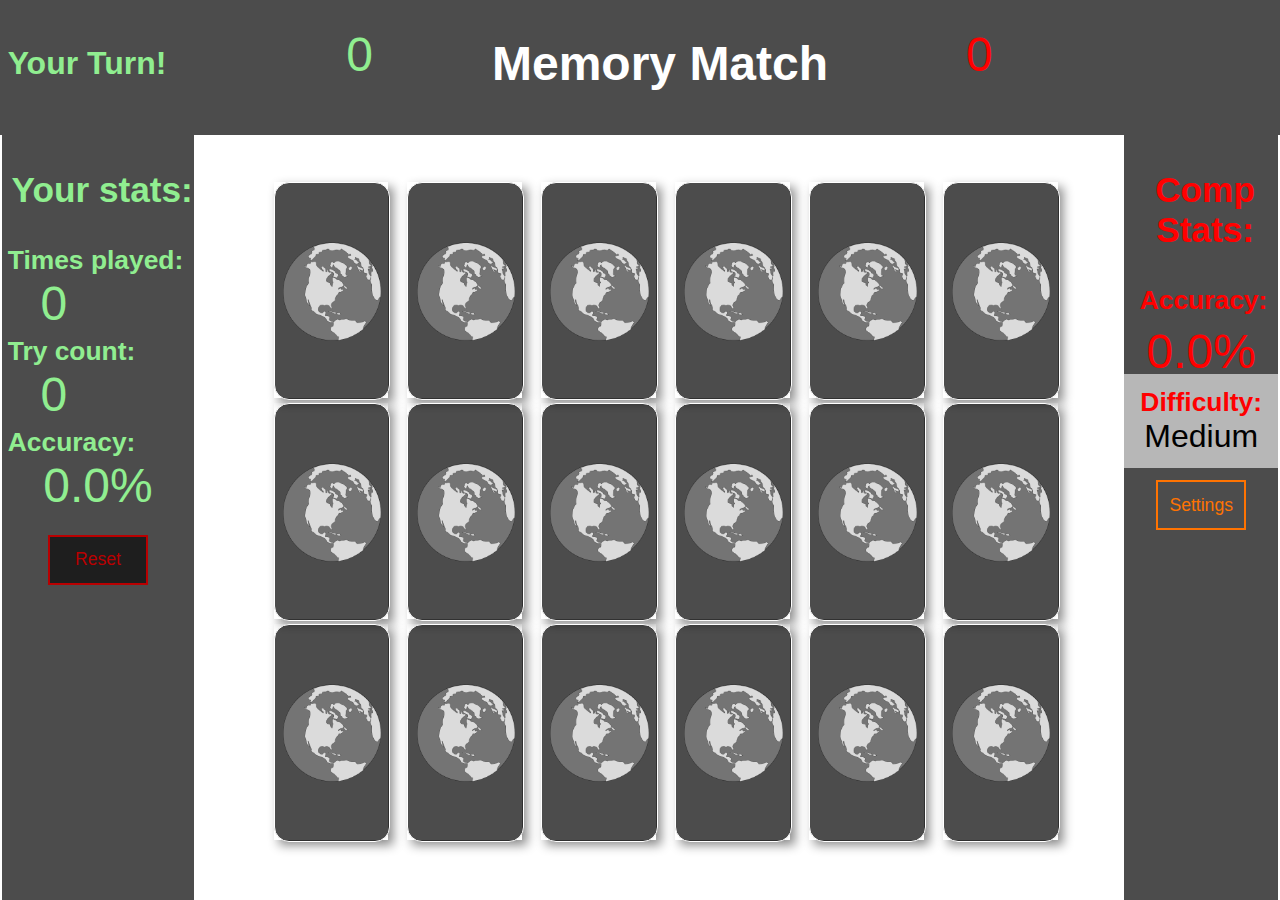
==== index.html @ ab42edf8 "changed some icons around" ====
<!DOCTYPE html>
<html lang="en">
<head>
    <meta charset="UTF-8">
    <title>Memory Match</title>
    <link rel="stylesheet" href="style.css">
    <script src="main.js"></script>
    <base target="_blank">
</head>
<body onload='initializeApp()'>
    <header>
        <h2 class="turn">Your Turn!</h2>
        <h1>Memory Match</h1>
        <div class="userPoints">0</div>
        <div class="compPoints">0</div>
    </header>
    <section class="leftBar">
        <div class="wrapper">
            <h3>Your stats:</h3>
            <h4>Times played:</h4>
            <div class="timesPlayed">0</div>
            <h4>Try count:</h4>
            <div class="tryCount">0</div>
            <h4>Accuracy:</h4>
            <div class="accuracy">0.0%</div>
            <button class="reset leftColumn">Reset</button>

        </div>
    </section>
    <section class="rightBar">
        <div class="wrapper">
            <h3>Comp Stats:</h3>
            <h4>Accuracy:</h4>
            <div class="compAccuracy">0.0%</div>
            <h4 class="diffDiv">Difficulty:</h4>
            <div class="difficulty">Medium</div>
            <h4 class="settings"><button>Settings</button></h4>
            <!--<h3 class="info" onclick="window.open('about_page/index.html')"><button>Info</button></h3>-->

        </div>
    </section>

        <div class="row row1">
            <div class="card">
                <div class="front"></div>
                <div class="back"><img src="./images/worldSymbol.png"></div>
            </div>
            <div class="card">
                <div class="front"></div>
                <div class="back"><img src="./images/worldSymbol.png"></div>
            </div>
            <div class="card">
                <div class="front"></div>
                <div class="back"><img src="./images/worldSymbol.png"></div>
            </div>
            <div class="card">
                <div class="front"></div>
                <div class="back"><img src="./images/worldSymbol.png"></div>
            </div>
            <div class="card">
                <div class="front"></div>
                <div class="back"><img src="./images/worldSymbol.png"></div>
            </div>
            <div class="card">
                <div class="front"></div>
                <div class="back"><img src="./images/worldSymbol.png"></div>
            </div>
        </div>
        <div class="row row2">
            <div class="card">
                <div class="front"></div>
                <div class="back"><img src="./images/worldSymbol.png"></div>
            </div>
            <div class="card">
                <div class="front"></div>
                <div class="back"><img src="./images/worldSymbol.png"></div>
            </div>
            <div class="card">
                <div class="front"></div>
                <div class="back"><img src="./images/worldSymbol.png"></div>
            </div>
            <div class="card">
                <div class="front"></div>
                <div class="back"><img src="./images/worldSymbol.png"></div>
            </div>
            <div class="card">
                <div class="front"></div>
                <div class="back"><img src="./images/worldSymbol.png"></div>
            </div>
            <div class="card">
                <div class="front"></div>
                <div class="back"><img src="./images/worldSymbol.png"></div>
            </div>
        </div>
        <div class="row row3">
            <div class="card">
                <div class="front"></div>
                <div class="back"><img src="./images/worldSymbol.png"></div>
            </div>
            <div class="card">
                <div class="front"></div>
                <div class="back"><img src="./images/worldSymbol.png"></div>
            </div>
            <div class="card">
                <div class="front"></div>
                <div class="back"><img src="./images/worldSymbol.png"></div>
            </div>
            <div class="card">
                <div class="front"></div>
                <div class="back"><img src="./images/worldSymbol.png"></div>
            </div>
            <div class="card">
                <div class="front"></div>
                <div class="back"><img src="./images/worldSymbol.png"></div>
            </div>
            <div class="card">
                <div class="front"></div>
                <div class="back"><img src="./images/worldSymbol.png"></div>
            </div>
        </div>

</body>
<!--//////////////////////////////////////modal//////////////////////////////////////-->


<div class="modal">


    <div class="modal-content">
        <span class="close">&times;</span>
        <div class="modal-body"></div>
        <div class="modal-footer"></div>
    </div>

</div>
</html>
---- style.css ----
body, html {
    font-family: arial;
    margin: 0;
    height: 100%;
    background-image: url('http://cdn.ebaumsworld.com/mediaFiles/picture/2093252/83711051.jpg');
    background-position: center;
}
header {
    width: 100%;
    height: 15vh;
    background: black;
    text-align: center;
    background-color: rgba(0,0,0, .7);
}
header h1 {
    margin: 0;
    position: relative;
    top: 4vh;
    color: white;
    font-size: 3em;
    display: inline-block;
    left: 4%;

}
header h2 {
    position: absolute;
    display: inline-block;
    top: 2vh;
    right: 87%;
    color: lightGreen;
    font-size: 2rem;
}
header .userPoints {
    display: inline-block;
    color: lightGreen;
    right: 34%;
    top: 3vh;
    position: relative;
    font-size: 3em;
}
header .compPoints {
    display: inline-block;
    color: red;
    top: 3vh;
    position: relative;
    left: 12%;
    font-size: 3em;

}
/*Main content area/////////////////////////////////////////////////////////////*/
.row {
    text-align: center;
    position: relative;
    width: 64%;
    left: 20%;
    bottom: 80%;
}
.row .card {
    display: inline-block;
    height: 24vh;
    width: 14%;
    margin: .3% .9%;
    box-shadow: 5px 5px 10px #888888;
    position: relative;
    vertical-align: top;
    -webkit-transform-style: preserve-3d;
    cursor: pointer;
}
.card .back {
    background-color: rgba(0,0,0,.7);
    z-index: 2;
}
.card .front {
    background-color: rgba(255,255,255,.7);
    transform: rotateY(180deg);

}
.front, .back {
    color: white;
    position: absolute;
    backface-visibility: hidden;
    border: solid 1px white;
    border-radius: 15px;
    width: 100%;
    height: 100%;
}
.card .foundCard {
background-color: rgba(34,139,34, .7);
transition: 1s;
}
.card .compFoundCard {
    background-color: rgba(255,0,0, .7);
    transition: 1s;
}
/*Card flip handlers/////////////////////////////////////////////////////////////*/

.backFlip {
    transform: rotateY(180deg);
    transition: 1s;
}

.flash {
    color: green;
}

/*Inside leftBar/////////////////////////////////////////////////////////////////*/
.rightBar .wrapper .settings {
    position: relative;
    color: white;
    font-size: 1.3rem;
    text-decoration: underline;
    cursor: pointer;
    margin: 30px 0;
}

.leftBar .wrapper h4, .rightBar .wrapper h4 {
    font-size: 165%;
    text-align: left;
    margin: 5% 0 0 3%;

}
.leftBar .wrapper h3, .rightBar .wrapper h3 {
    font-size: 220%;
    text-align: left;
    margin-left: 5%;
}
.leftBar .wrapper, .rightBar .wrapper {
    position: relative;
    display: inline-block;
    margin: 0;
    height: 81.5vh;
    width: 100%;
    color: lightgreen;
}
.leftBar {
    display: inline-block;
    width: 15%;
    height: 85vh;
    background-color: rgba(0,0,0, .7);
    border: 2px solid white;
    border-top: none;
    border-bottom: none;
}
.tryCount, .timesPlayed, .accuracy, .compAccuracy, .difficulty {
    height: 50px;
    font-size: 3rem;
    margin-left: 20%;
}
img {
    height: 45%;
    position: relative;
    top: 50%;
    transform: translate(0,-50%);
    pointer-events: none;
    opacity: .8;
}
.leftBar .wrapper .accuracy {
    margin: 0;
    text-align: center;
}
/*////////////////////////////////////////////////////////////////////////////////////*/
.rightBar .wrapper h3, .rightBar .wrapper h4 {
    text-align: center;
}
.rightBar {
    display: inline-block;
    width: 12%;
    height: 85vh;
    background-color: rgba(0,0,0, .7);
    border: 2px solid white;
    border-top: none;
    border-bottom: none;
    float: right;
    text-align: center;

}
.rightBar .wrapper {
    color: red;
}
.rightBar .wrapper .compAccuracy {
    margin: 5% 0 0 0;
}
.reset {
    position: relative;
    top: 3vh;
    width: auto;
    height: 50px;
    border: none;
    cursor: pointer;
    left: 50%;
    font-size: 1.1rem;
    transform: translateX(-50%);
    border: 2px solid rgb(185, 0, 1);
    background-color: rgba(0,0,0, .6);
    color: rgb(185, 0, 1);
    transition: .3s;
}
.reset.leftColumn {
    width: 100px;
}
.reset:hover {
    color: white;
    background-color: rgb(185, 0, 1);
}
.rightBar .wrapper .settings {
    position: relative;
    color: white;
    font-size: 1.3rem;
    text-decoration: underline;
    cursor: pointer;
    margin: 12px 0;
}
.rightBar .wrapper .info {
    position: relative;
    color: white;
    top: 0;
    cursor: pointer;
    margin: 0;
}
.rightBar .wrapper .difficulty {
    font-size: 2em;
    margin: 0;
    color: black;
}
.rightBar .wrapper .diffDiv {
    margin-top: 10%;
}
.info > button {
    height: 50px;
    width: 90px;
    font-size: 1.2rem;
    cursor: pointer;
    border: 2px solid rgb(1, 95, 254);
    background-color: transparent;
    color: rgb(1, 95, 254);
    transition: .3s;
}
.info > button:hover {
    background-color: rgb(1, 95, 254);
    color: white;
    transition: .3s;
}
.settings > button {
    width: 90px;
    height: 50px;
    font-size: 1.1rem;
    cursor: pointer;
    border: 2px solid rgb(255, 115, 1);
    background-color: transparent;
    color: rgb(255, 115, 1);
    transition: .3s;
}
.settings > button:hover {
    color: white;
    background-color: rgb(255, 115, 1);
}
h4.diffDiv, div.difficulty {
    background-color: rgba(255,255,255, .6);
    margin: 0 !important;
}
h4.diffDiv {
    padding-top: 13px;
}
/*//////////////////////////////////////MODAL////////////////////////////////////////////////////////////*/
.modal {
    display: none;
    position: fixed;
    z-index: 1;
    left: 0;
    top: 0;
    width: 100%;
    height: 100%;
    overflow: auto;
    background-color: rgb(0,0,0); /* Fallback color */
    background-color: rgba(0,0,0,0.8); /* Black w/ opacity */
}

/* Modal Content/Box */
.modal-content {
    background-color: rgba(0,0,0, .7);
    margin: 15% auto;
    padding: 20px;
    border: 1px solid #888;
    width: 28%;
    color: white;
}
.modal-body h1 {
    text-align: center;
}
.close {
    color: #aaa;
    float: right;
    font-size: 28px;
    font-weight: bold;
}

.close:hover,
.close:focus {
    color: black;
    text-decoration: none;
    cursor: pointer;
}
.modal-footer .reset {
    left: 50%;
    transform: translate(-50%);
    top: initial;
}
/*/////////////////////////////////////Settings////////////////////////////////*/
.buttonWrapper {
    margin: auto;
    text-align: center;
}
.difficultyBtn {
    display: inline-block;
    width: 100px;
    height: 50px;
    margin: 0 10px;
    border: none;
    color: black;
    font-size: 1.1rem;
    cursor: pointer;
}
.easy {
    border: 2px solid #6da06f;
    background-color: transparent;
    color: #6da06f;
    transition: .3s;
}
.easy:hover {
    background-color: #6da06f;
    color: white;
}
.medium {
    border: 2px solid #ffbb43;
    background-color: transparent;
    color: #ffbb43;
    transition: .3s;
}
.medium:hover {
    background-color: #ffbb43;
    color: white;
}
.hard {
    background-color: #c13525;
    border: 2px solid #c13525;
    background-color: transparent;
    color: #c13525;
    transition: .3s;
}
.hard:hover {
    background-color: #c13525;
    color: white;
}
span.close:hover {
    border-radius: 50%;
    color: white;
}
button:focus {
    outline-color: initial;
}
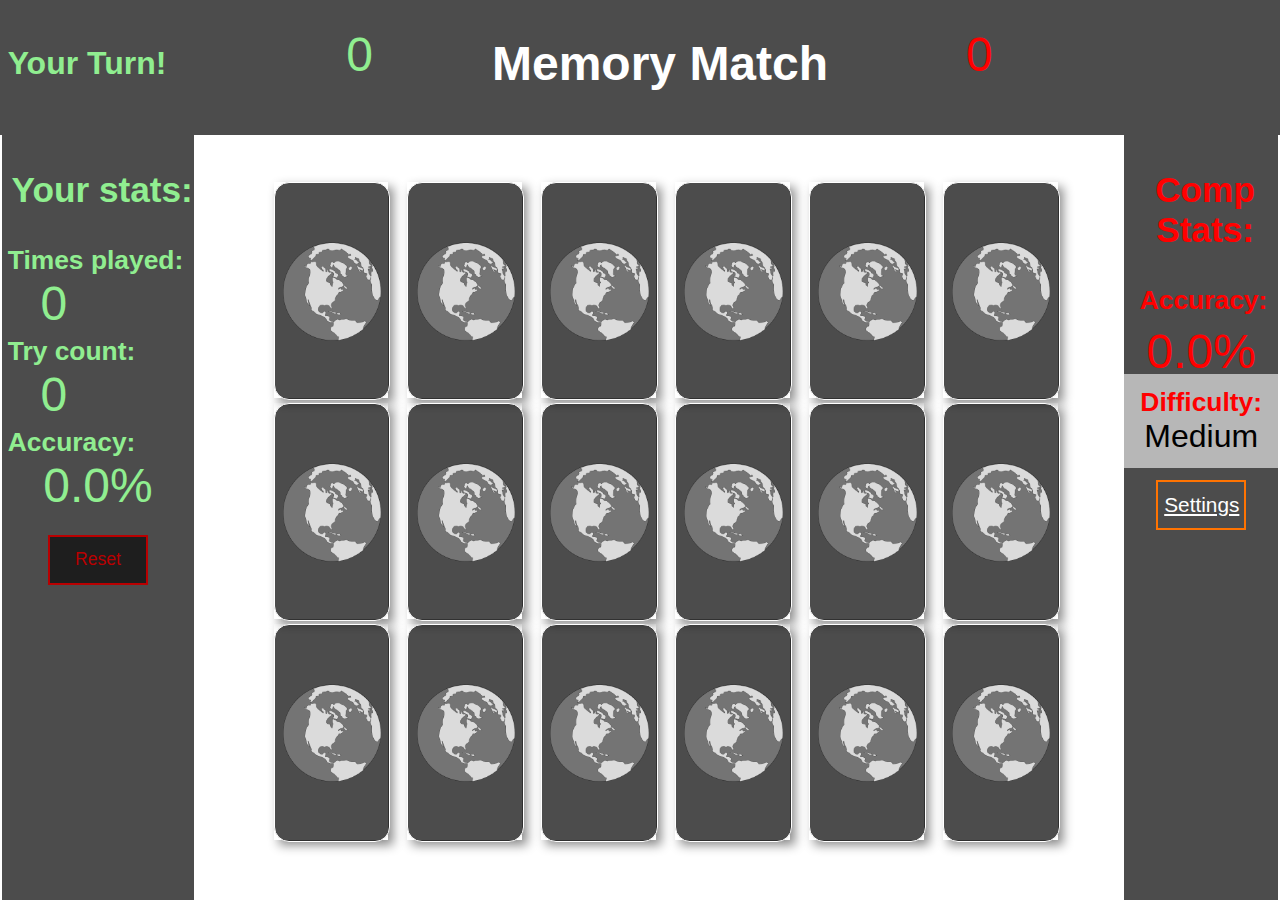
==== commit 9cb6d850: "trying to fix bug in settings button" ====
--- a/index.html
+++ b/index.html
@@ -34,7 +34,8 @@
             <div class="compAccuracy">0.0%</div>
             <h4 class="diffDiv">Difficulty:</h4>
             <div class="difficulty">Medium</div>
-            <h4 class="settings"><button>Settings</button></h4>
+            <button class="settings" id="settingsBtn">Settings</button>
+
             <!--<h3 class="info" onclick="window.open('about_page/index.html')"><button>Info</button></h3>-->
 
         </div>
--- a/style.css
+++ b/style.css
@@ -241,7 +241,7 @@
     color: white;
     transition: .3s;
 }
-.settings > button {
+.settings {
     width: 90px;
     height: 50px;
     font-size: 1.1rem;
@@ -250,8 +250,9 @@
     background-color: transparent;
     color: rgb(255, 115, 1);
     transition: .3s;
-}
-.settings > button:hover {
+    text-decoration: none;
+}
+.settings:hover {
     color: white;
     background-color: rgb(255, 115, 1);
 }
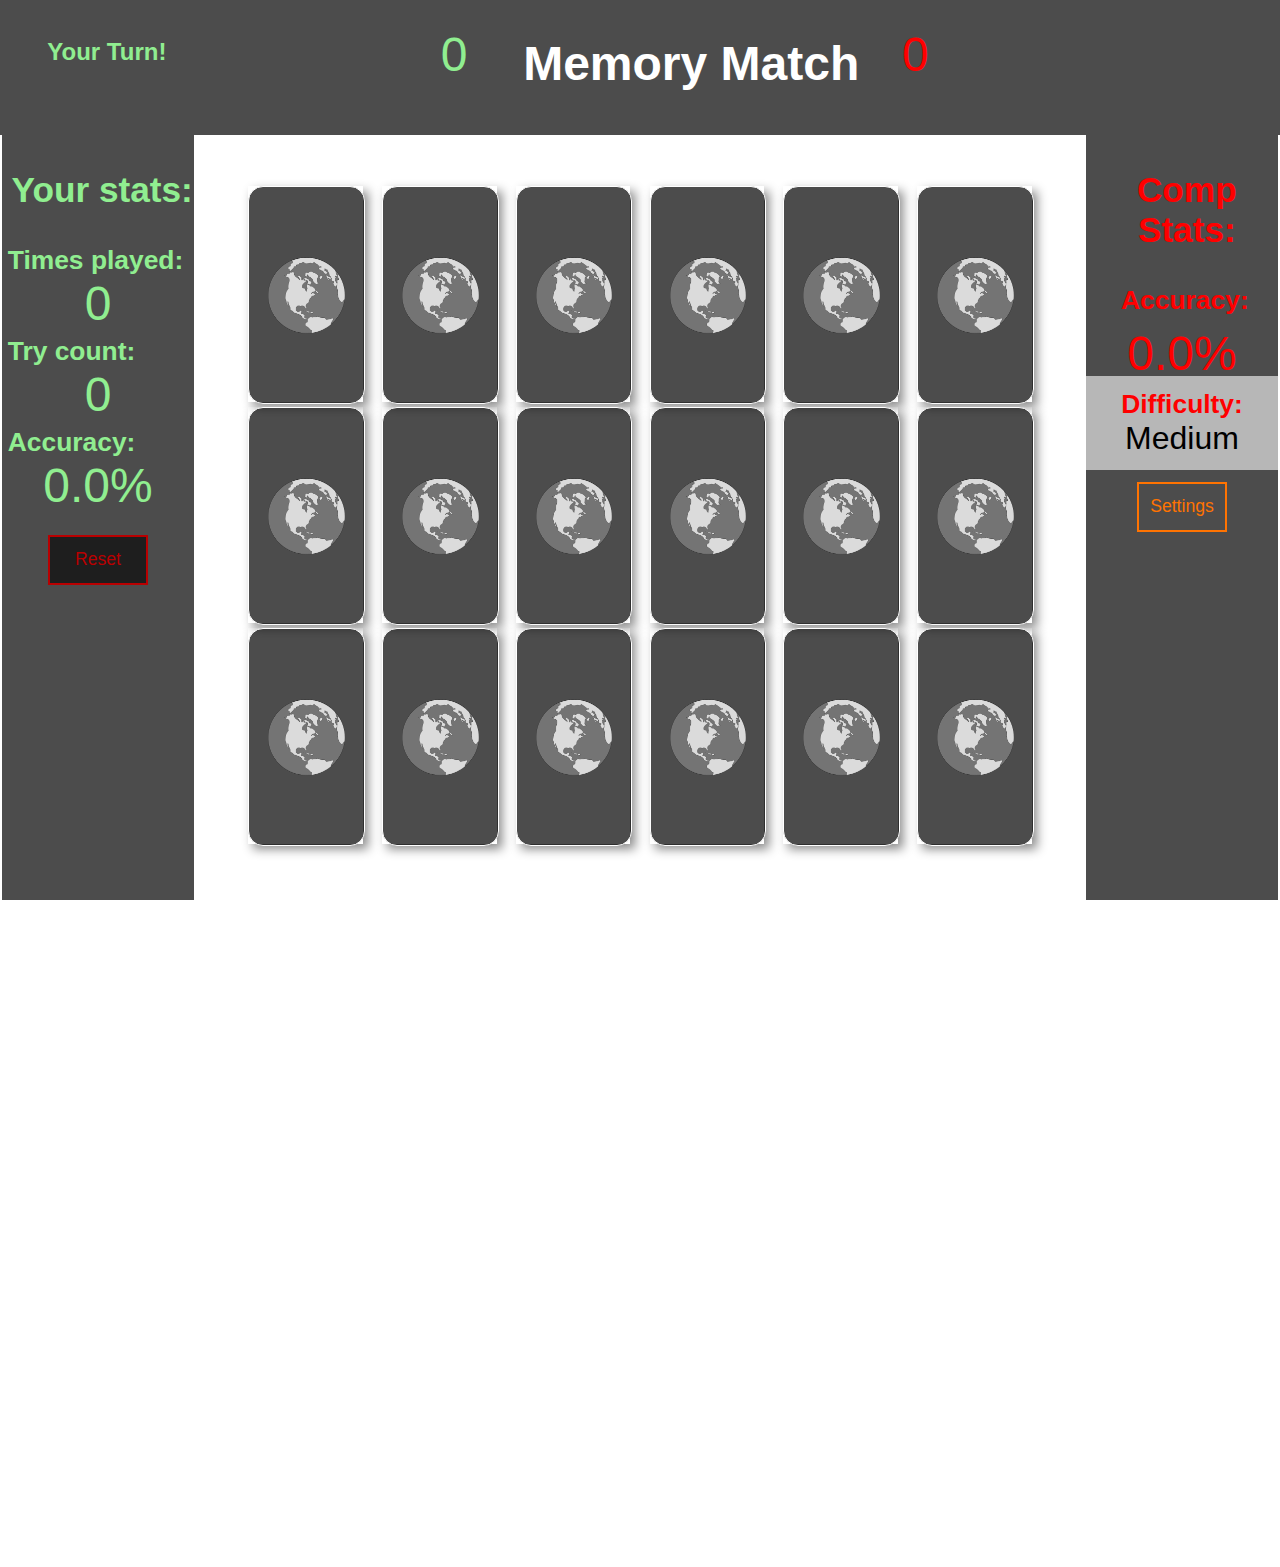
==== commit 6389d5dd: "changed font sizing and fundamental CSS styling" ====
--- a/index.html
+++ b/index.html
@@ -10,8 +10,8 @@
 <body onload='initializeApp()'>
     <header>
         <h2 class="turn">Your Turn!</h2>
+        <div class="userPoints">0</div>
         <h1>Memory Match</h1>
-        <div class="userPoints">0</div>
         <div class="compPoints">0</div>
     </header>
     <section class="leftBar">
@@ -34,8 +34,7 @@
             <div class="compAccuracy">0.0%</div>
             <h4 class="diffDiv">Difficulty:</h4>
             <div class="difficulty">Medium</div>
-            <button class="settings" id="settingsBtn">Settings</button>
-
+            <h4 class="settings"><button>Settings</button></h4>
             <!--<h3 class="info" onclick="window.open('about_page/index.html')"><button>Info</button></h3>-->
 
         </div>
--- a/style.css
+++ b/style.css
@@ -5,6 +5,7 @@
     height: 100%;
     background-image: url('http://cdn.ebaumsworld.com/mediaFiles/picture/2093252/83711051.jpg');
     background-position: center;
+    overflow: hidden;
 }
 header {
     width: 100%;
@@ -29,12 +30,11 @@
     top: 2vh;
     right: 87%;
     color: lightGreen;
-    font-size: 2rem;
+    font-size: 1.5rem;
 }
 header .userPoints {
     display: inline-block;
     color: lightGreen;
-    right: 34%;
     top: 3vh;
     position: relative;
     font-size: 3em;
@@ -44,17 +44,16 @@
     color: red;
     top: 3vh;
     position: relative;
-    left: 12%;
+    left: 7%;
     font-size: 3em;
-
 }
 /*Main content area/////////////////////////////////////////////////////////////*/
 .row {
     text-align: center;
     position: relative;
     width: 64%;
-    left: 20%;
     bottom: 80%;
+    margin: auto;
 }
 .row .card {
     display: inline-block;
@@ -136,25 +135,27 @@
 .leftBar {
     display: inline-block;
     width: 15%;
-    height: 85vh;
+    min-height: 85vh;
     background-color: rgba(0,0,0, .7);
     border: 2px solid white;
     border-top: none;
     border-bottom: none;
+    overflow-y: auto;
 }
 .tryCount, .timesPlayed, .accuracy, .compAccuracy, .difficulty {
     height: 50px;
     font-size: 3rem;
-    margin-left: 20%;
+    /* margin-left: 20%; */
+    text-align: center;
 }
 img {
-    height: 45%;
-    position: relative;
-    top: 50%;
-    transform: translate(0,-50%);
-    pointer-events: none;
-    opacity: .8;
-}
+     height: 35%;
+     position: relative;
+     top: 50%;
+     transform: translate(0,-50%);
+     pointer-events: none;
+     opacity: .8;
+ }
 .leftBar .wrapper .accuracy {
     margin: 0;
     text-align: center;
@@ -165,7 +166,7 @@
 }
 .rightBar {
     display: inline-block;
-    width: 12%;
+    width: 15%;
     height: 85vh;
     background-color: rgba(0,0,0, .7);
     border: 2px solid white;
@@ -173,7 +174,6 @@
     border-bottom: none;
     float: right;
     text-align: center;
-
 }
 .rightBar .wrapper {
     color: red;
@@ -241,7 +241,7 @@
     color: white;
     transition: .3s;
 }
-.settings {
+.settings > button {
     width: 90px;
     height: 50px;
     font-size: 1.1rem;
@@ -250,9 +250,8 @@
     background-color: transparent;
     color: rgb(255, 115, 1);
     transition: .3s;
-    text-decoration: none;
-}
-.settings:hover {
+}
+.settings > button:hover {
     color: white;
     background-color: rgb(255, 115, 1);
 }
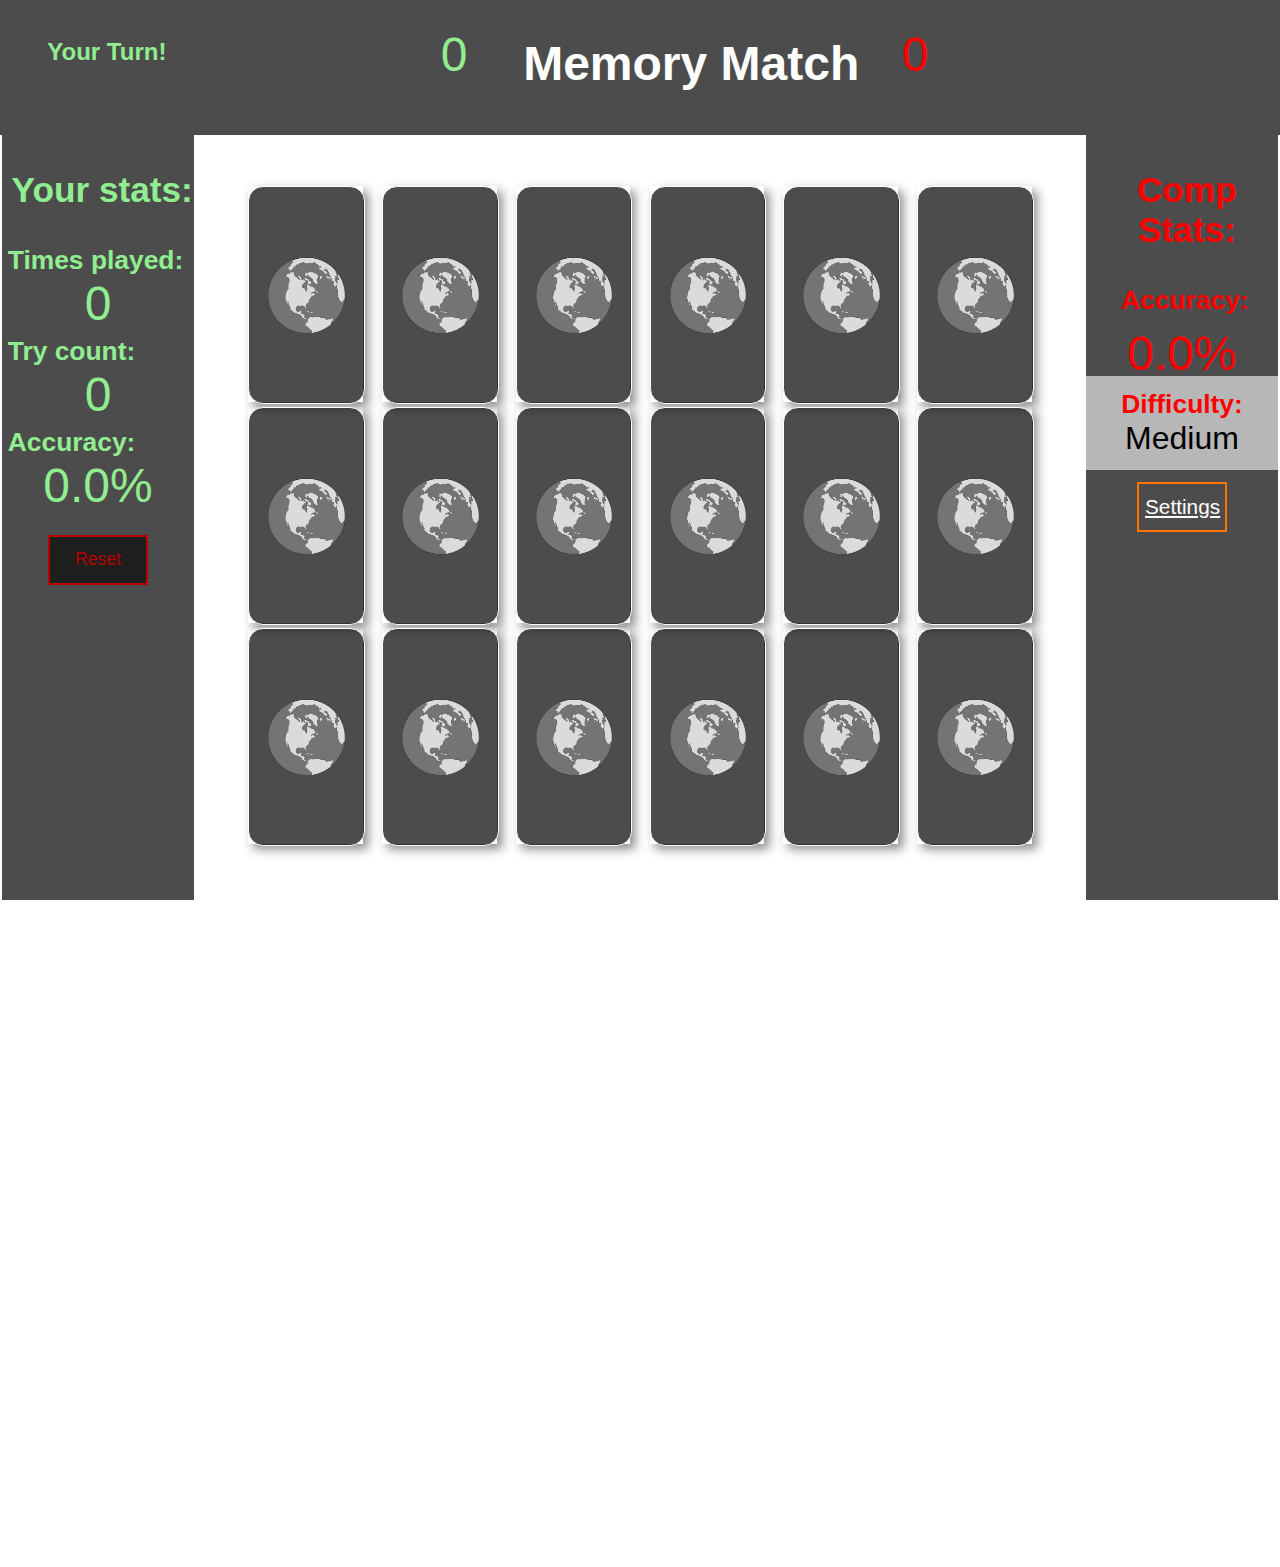
==== commit 5ea22c09: "Merge branch 'dev' of https://github.com/Shoblik/nuclear_memory_match into dev" ====
--- a/index.html
+++ b/index.html
@@ -34,7 +34,8 @@
             <div class="compAccuracy">0.0%</div>
             <h4 class="diffDiv">Difficulty:</h4>
             <div class="difficulty">Medium</div>
-            <h4 class="settings"><button>Settings</button></h4>
+            <button class="settings" id="settingsBtn">Settings</button>
+
             <!--<h3 class="info" onclick="window.open('about_page/index.html')"><button>Info</button></h3>-->
 
         </div>
--- a/style.css
+++ b/style.css
@@ -241,7 +241,7 @@
     color: white;
     transition: .3s;
 }
-.settings > button {
+.settings {
     width: 90px;
     height: 50px;
     font-size: 1.1rem;
@@ -250,8 +250,9 @@
     background-color: transparent;
     color: rgb(255, 115, 1);
     transition: .3s;
-}
-.settings > button:hover {
+    text-decoration: none;
+}
+.settings:hover {
     color: white;
     background-color: rgb(255, 115, 1);
 }
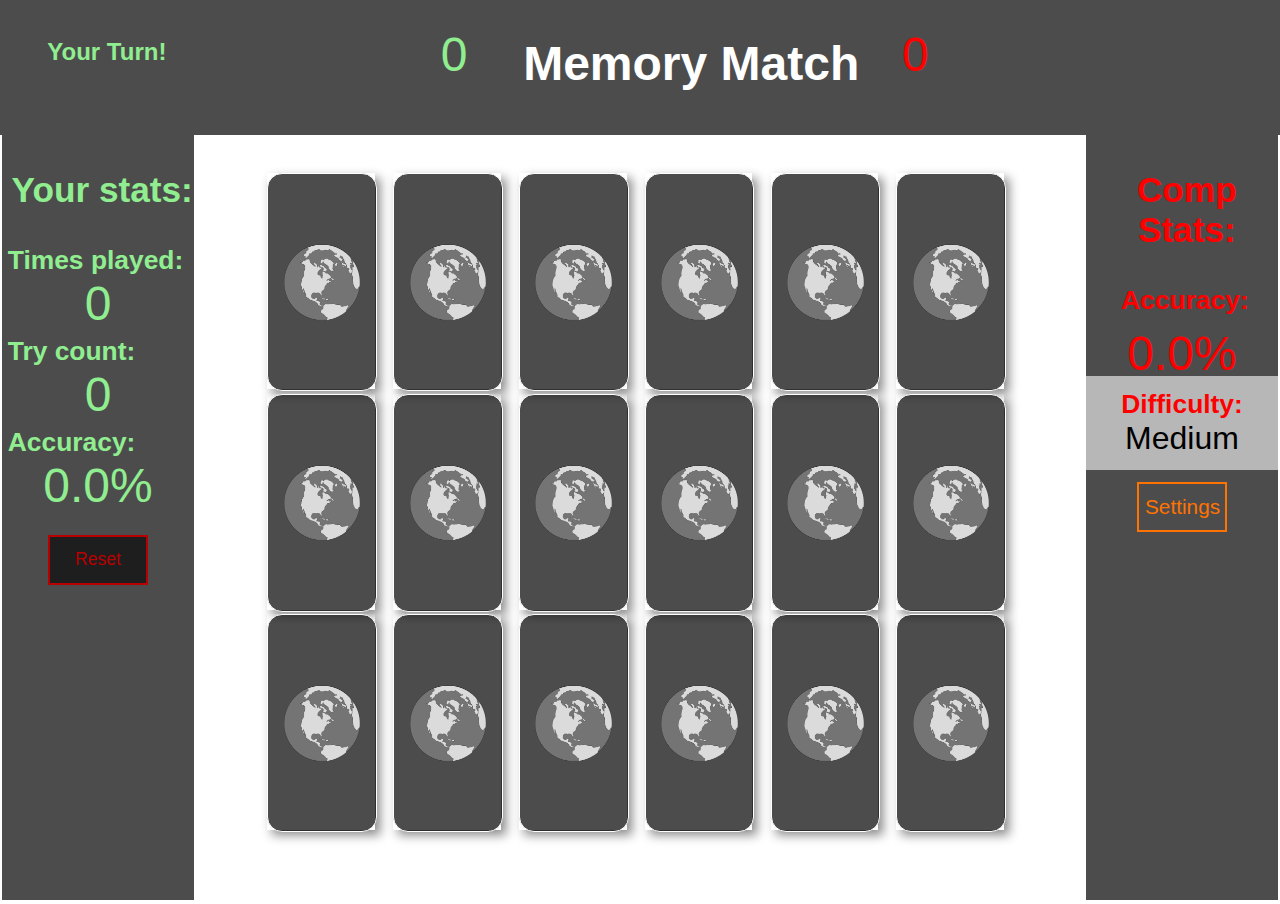
==== commit 1729b73c: "fixed the html layout of elements" ====
--- a/index.html
+++ b/index.html
@@ -27,20 +27,9 @@
 
         </div>
     </section>
-    <section class="rightBar">
-        <div class="wrapper">
-            <h3>Comp Stats:</h3>
-            <h4>Accuracy:</h4>
-            <div class="compAccuracy">0.0%</div>
-            <h4 class="diffDiv">Difficulty:</h4>
-            <div class="difficulty">Medium</div>
-            <button class="settings" id="settingsBtn">Settings</button>
 
-            <!--<h3 class="info" onclick="window.open('about_page/index.html')"><button>Info</button></h3>-->
 
-        </div>
-    </section>
-
+    <div class="cardContainer">
         <div class="row row1">
             <div class="card">
                 <div class="front"></div>
@@ -120,6 +109,22 @@
             </div>
         </div>
 
+    </div>
+
+
+    <section class="rightBar">
+        <div class="wrapper">
+            <h3>Comp Stats:</h3>
+            <h4>Accuracy:</h4>
+            <div class="compAccuracy">0.0%</div>
+            <h4 class="diffDiv">Difficulty:</h4>
+            <div class="difficulty">Medium</div>
+            <button class="settings" id="settingsBtn">Settings</button>
+
+            <!--<h3 class="info" onclick="window.open('about_page/index.html')"><button>Info</button></h3>-->
+
+        </div>
+    </section>
 </body>
 <!--//////////////////////////////////////modal//////////////////////////////////////-->
 
--- a/style.css
+++ b/style.css
@@ -48,11 +48,21 @@
     font-size: 3em;
 }
 /*Main content area/////////////////////////////////////////////////////////////*/
+
+.cardContainer {
+    width: 60%;
+    display: inline-block;
+    vertical-align: top;
+    position: relative;
+    left: 4%;
+    top: 4vh;
+}
+
 .row {
     text-align: center;
     position: relative;
-    width: 64%;
-    bottom: 80%;
+    width: 100%;
+    /* bottom: 80%; */
     margin: auto;
 }
 .row .card {
@@ -167,13 +177,14 @@
 .rightBar {
     display: inline-block;
     width: 15%;
-    height: 85vh;
+    min-height: 85vh;
     background-color: rgba(0,0,0, .7);
     border: 2px solid white;
     border-top: none;
     border-bottom: none;
     float: right;
     text-align: center;
+    overflow-y: auto;
 }
 .rightBar .wrapper {
     color: red;
@@ -207,7 +218,7 @@
     position: relative;
     color: white;
     font-size: 1.3rem;
-    text-decoration: underline;
+    text-decoration: none;
     cursor: pointer;
     margin: 12px 0;
 }
@@ -241,19 +252,18 @@
     color: white;
     transition: .3s;
 }
-.settings {
+.wrapper button.settings {
     width: 90px;
     height: 50px;
     font-size: 1.1rem;
     cursor: pointer;
     border: 2px solid rgb(255, 115, 1);
     background-color: transparent;
-    color: rgb(255, 115, 1);
-    transition: .3s;
-    text-decoration: none;
-}
-.settings:hover {
-    color: white;
+    color: rgb(255, 115, 1) !important;
+    transition: .3s;
+}
+.wrapper button.settings:hover {
+    color: white !important;
     background-color: rgb(255, 115, 1);
 }
 h4.diffDiv, div.difficulty {
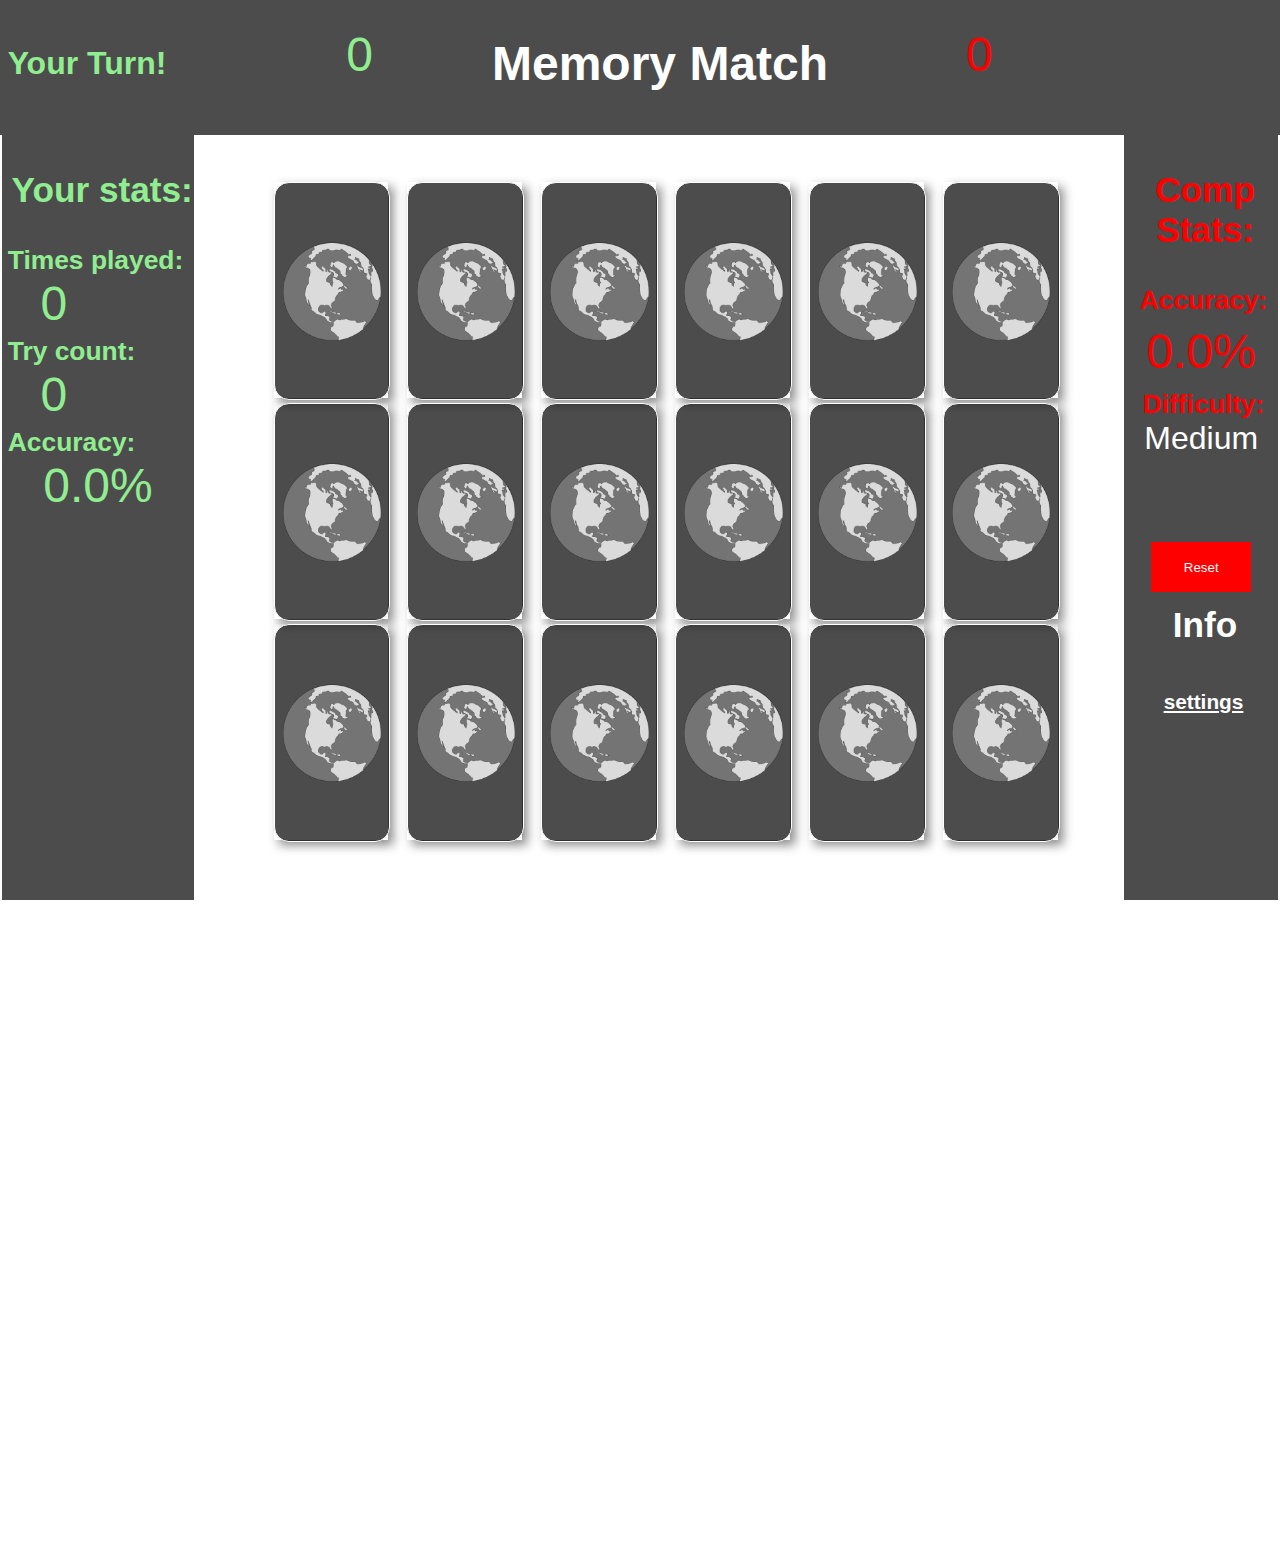
==== commit d24727aa: "Revert "forcing landscape orientation on mobile devices"" ====
--- a/index.html
+++ b/index.html
@@ -10,8 +10,8 @@
 <body onload='initializeApp()'>
     <header>
         <h2 class="turn">Your Turn!</h2>
+        <h1>Memory Match</h1>
         <div class="userPoints">0</div>
-        <h1>Memory Match</h1>
         <div class="compPoints">0</div>
     </header>
     <section class="leftBar">
@@ -23,13 +23,21 @@
             <div class="tryCount">0</div>
             <h4>Accuracy:</h4>
             <div class="accuracy">0.0%</div>
-            <button class="reset leftColumn">Reset</button>
-
+        </div>
+    </section>
+    <section class="rightBar">
+        <div class="wrapper">
+            <h3>Comp Stats:</h3>
+            <h4>Accuracy:</h4>
+            <div class="compAccuracy">0.0%</div>
+            <h4 class="diffDiv">Difficulty:</h4>
+            <div class="difficulty">Medium</div>
+            <button class="reset">Reset</button>
+            <h4 class="settings">settings</h4>
+            <h3 class="info" onclick="window.open('about_page/index.html')">Info</h3>
         </div>
     </section>
 
-
-    <div class="cardContainer">
         <div class="row row1">
             <div class="card">
                 <div class="front"></div>
@@ -109,22 +117,6 @@
             </div>
         </div>
 
-    </div>
-
-
-    <section class="rightBar">
-        <div class="wrapper">
-            <h3>Comp Stats:</h3>
-            <h4>Accuracy:</h4>
-            <div class="compAccuracy">0.0%</div>
-            <h4 class="diffDiv">Difficulty:</h4>
-            <div class="difficulty">Medium</div>
-            <button class="settings" id="settingsBtn">Settings</button>
-
-            <!--<h3 class="info" onclick="window.open('about_page/index.html')"><button>Info</button></h3>-->
-
-        </div>
-    </section>
 </body>
 <!--//////////////////////////////////////modal//////////////////////////////////////-->
 
--- a/style.css
+++ b/style.css
@@ -30,11 +30,12 @@
     top: 2vh;
     right: 87%;
     color: lightGreen;
-    font-size: 1.5rem;
+    font-size: 2rem;
 }
 header .userPoints {
     display: inline-block;
     color: lightGreen;
+    right: 34%;
     top: 3vh;
     position: relative;
     font-size: 3em;
@@ -44,26 +45,17 @@
     color: red;
     top: 3vh;
     position: relative;
-    left: 7%;
+    left: 12%;
     font-size: 3em;
+
 }
 /*Main content area/////////////////////////////////////////////////////////////*/
-
-.cardContainer {
-    width: 60%;
-    display: inline-block;
-    vertical-align: top;
-    position: relative;
-    left: 4%;
-    top: 4vh;
-}
-
 .row {
     text-align: center;
     position: relative;
-    width: 100%;
-    /* bottom: 80%; */
-    margin: auto;
+    width: 64%;
+    left: 20%;
+    bottom: 80%;
 }
 .row .card {
     display: inline-block;
@@ -114,13 +106,10 @@
 }
 
 /*Inside leftBar/////////////////////////////////////////////////////////////////*/
-.rightBar .wrapper .settings {
-    position: relative;
-    color: white;
-    font-size: 1.3rem;
+.leftBar .wrapper .settings {
+    font-size: 1em;
+    text-align: center;
     text-decoration: underline;
-    cursor: pointer;
-    margin: 30px 0;
 }
 
 .leftBar .wrapper h4, .rightBar .wrapper h4 {
@@ -145,27 +134,25 @@
 .leftBar {
     display: inline-block;
     width: 15%;
-    min-height: 85vh;
+    height: 85vh;
     background-color: rgba(0,0,0, .7);
     border: 2px solid white;
     border-top: none;
     border-bottom: none;
-    overflow-y: auto;
 }
 .tryCount, .timesPlayed, .accuracy, .compAccuracy, .difficulty {
     height: 50px;
     font-size: 3rem;
-    /* margin-left: 20%; */
-    text-align: center;
+    margin-left: 20%;
 }
 img {
-     height: 35%;
-     position: relative;
-     top: 50%;
-     transform: translate(0,-50%);
-     pointer-events: none;
-     opacity: .8;
- }
+    height: 45%;
+    position: relative;
+    top: 50%;
+    transform: translate(0,-50%);
+    pointer-events: none;
+    opacity: .8;
+}
 .leftBar .wrapper .accuracy {
     margin: 0;
     text-align: center;
@@ -176,125 +163,76 @@
 }
 .rightBar {
     display: inline-block;
-    width: 15%;
-    min-height: 85vh;
+    width: 12%;
+    height: 85vh;
     background-color: rgba(0,0,0, .7);
     border: 2px solid white;
     border-top: none;
     border-bottom: none;
     float: right;
     text-align: center;
-    overflow-y: auto;
+
 }
 .rightBar .wrapper {
     color: red;
 }
 .rightBar .wrapper .compAccuracy {
-    margin: 5% 0 0 0;
+    margin: 5% 0 0% 0;
+
 }
 .reset {
     position: relative;
-    top: 3vh;
-    width: auto;
+    top: 8vh;
+    width: 100px;
     height: 50px;
+    color: white;
+    background-color: red;
     border: none;
     cursor: pointer;
-    left: 50%;
-    font-size: 1.1rem;
-    transform: translateX(-50%);
-    border: 2px solid rgb(185, 0, 1);
-    background-color: rgba(0,0,0, .6);
-    color: rgb(185, 0, 1);
-    transition: .3s;
-}
-.reset.leftColumn {
-    width: 100px;
-}
-.reset:hover {
-    color: white;
-    background-color: rgb(185, 0, 1);
 }
 .rightBar .wrapper .settings {
     position: relative;
+    top: 18vh;
     color: white;
     font-size: 1.3rem;
-    text-decoration: none;
-    cursor: pointer;
-    margin: 12px 0;
+    text-decoration: underline;
+    cursor: pointer;
 }
 .rightBar .wrapper .info {
     position: relative;
     color: white;
-    top: 0;
-    cursor: pointer;
-    margin: 0;
+    top: 2vh;
+    cursor: pointer;
 }
 .rightBar .wrapper .difficulty {
     font-size: 2em;
     margin: 0;
-    color: black;
+    color: white;
 }
 .rightBar .wrapper .diffDiv {
     margin-top: 10%;
 }
-.info > button {
-    height: 50px;
-    width: 90px;
-    font-size: 1.2rem;
-    cursor: pointer;
-    border: 2px solid rgb(1, 95, 254);
-    background-color: transparent;
-    color: rgb(1, 95, 254);
-    transition: .3s;
-}
-.info > button:hover {
-    background-color: rgb(1, 95, 254);
-    color: white;
-    transition: .3s;
-}
-.wrapper button.settings {
-    width: 90px;
-    height: 50px;
-    font-size: 1.1rem;
-    cursor: pointer;
-    border: 2px solid rgb(255, 115, 1);
-    background-color: transparent;
-    color: rgb(255, 115, 1) !important;
-    transition: .3s;
-}
-.wrapper button.settings:hover {
-    color: white !important;
-    background-color: rgb(255, 115, 1);
-}
-h4.diffDiv, div.difficulty {
-    background-color: rgba(255,255,255, .6);
-    margin: 0 !important;
-}
-h4.diffDiv {
-    padding-top: 13px;
-}
 /*//////////////////////////////////////MODAL////////////////////////////////////////////////////////////*/
 .modal {
-    display: none;
-    position: fixed;
-    z-index: 1;
+    display: none; /* Hidden by default */
+    position: fixed; /* Stay in place */
+    z-index: 1; /* Sit on top */
     left: 0;
     top: 0;
-    width: 100%;
-    height: 100%;
-    overflow: auto;
+    width: 100%; /* Full width */
+    height: 100%; /* Full height */
+    overflow: auto; /* Enable scroll if needed */
     background-color: rgb(0,0,0); /* Fallback color */
-    background-color: rgba(0,0,0,0.8); /* Black w/ opacity */
+    background-color: rgba(0,0,0,0.4); /* Black w/ opacity */
 }
 
 /* Modal Content/Box */
 .modal-content {
-    background-color: rgba(0,0,0, .7);
-    margin: 15% auto;
+    background-color: #fefefe;
+    margin: 15% auto; /* 15% from the top and centered */
     padding: 20px;
     border: 1px solid #888;
-    width: 28%;
-    color: white;
+    width: 28%; /* Could be more or less, depending on screen size */
 }
 .modal-body h1 {
     text-align: center;
@@ -324,49 +262,8 @@
 }
 .difficultyBtn {
     display: inline-block;
+    background-color: lightBlue;
     width: 100px;
     height: 50px;
     margin: 0 10px;
-    border: none;
-    color: black;
-    font-size: 1.1rem;
-    cursor: pointer;
-}
-.easy {
-    border: 2px solid #6da06f;
-    background-color: transparent;
-    color: #6da06f;
-    transition: .3s;
-}
-.easy:hover {
-    background-color: #6da06f;
-    color: white;
-}
-.medium {
-    border: 2px solid #ffbb43;
-    background-color: transparent;
-    color: #ffbb43;
-    transition: .3s;
-}
-.medium:hover {
-    background-color: #ffbb43;
-    color: white;
-}
-.hard {
-    background-color: #c13525;
-    border: 2px solid #c13525;
-    background-color: transparent;
-    color: #c13525;
-    transition: .3s;
-}
-.hard:hover {
-    background-color: #c13525;
-    color: white;
-}
-span.close:hover {
-    border-radius: 50%;
-    color: white;
-}
-button:focus {
-    outline-color: initial;
 }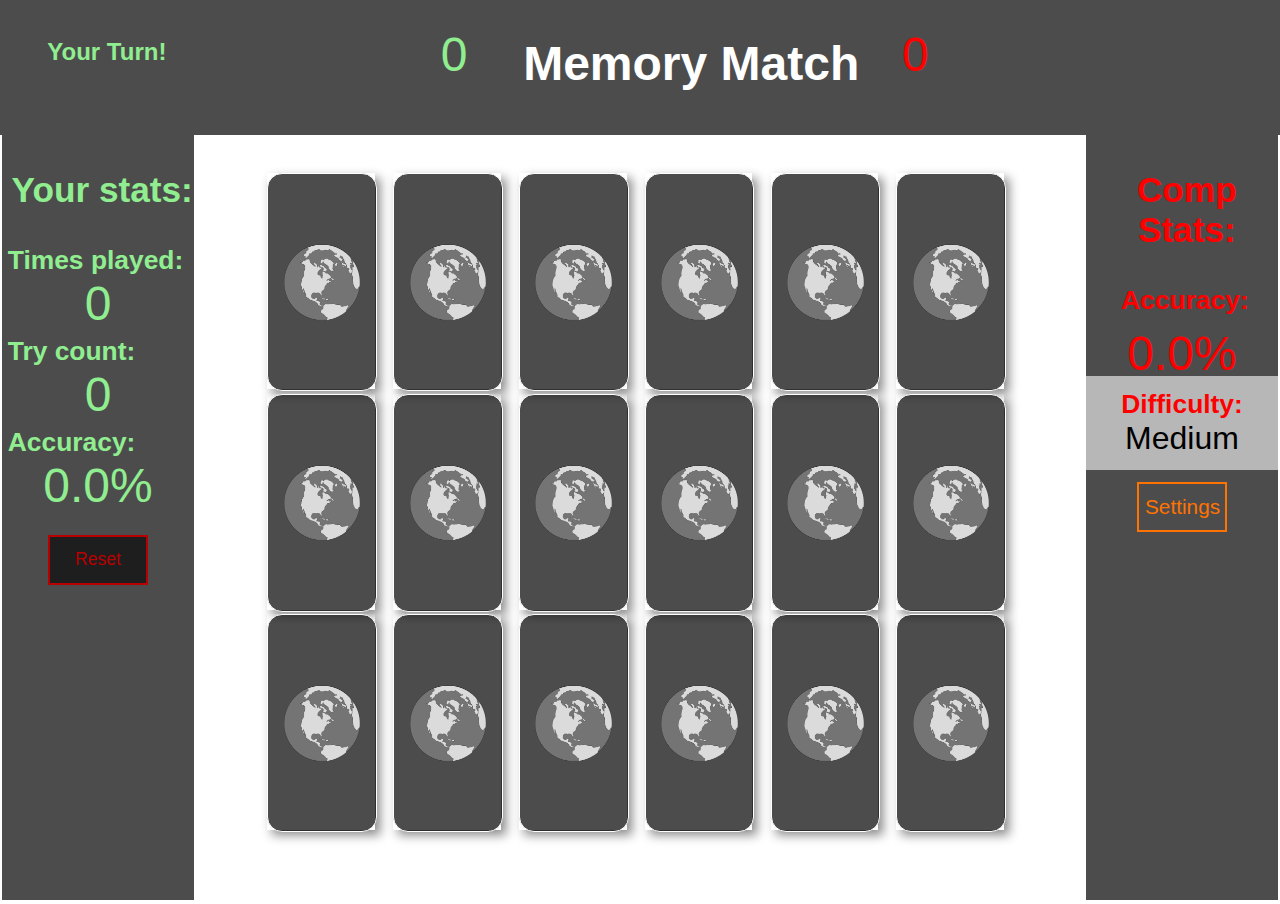
==== commit 9d49e8e9: "Merge pull request #3 from Shoblik/dev" ====
--- a/index.html
+++ b/index.html
@@ -10,8 +10,8 @@
 <body onload='initializeApp()'>
     <header>
         <h2 class="turn">Your Turn!</h2>
+        <div class="userPoints">0</div>
         <h1>Memory Match</h1>
-        <div class="userPoints">0</div>
         <div class="compPoints">0</div>
     </header>
     <section class="leftBar">
@@ -23,21 +23,13 @@
             <div class="tryCount">0</div>
             <h4>Accuracy:</h4>
             <div class="accuracy">0.0%</div>
-        </div>
-    </section>
-    <section class="rightBar">
-        <div class="wrapper">
-            <h3>Comp Stats:</h3>
-            <h4>Accuracy:</h4>
-            <div class="compAccuracy">0.0%</div>
-            <h4 class="diffDiv">Difficulty:</h4>
-            <div class="difficulty">Medium</div>
-            <button class="reset">Reset</button>
-            <h4 class="settings">settings</h4>
-            <h3 class="info" onclick="window.open('about_page/index.html')">Info</h3>
+            <button class="reset leftColumn">Reset</button>
+
         </div>
     </section>
 
+
+    <div class="cardContainer">
         <div class="row row1">
             <div class="card">
                 <div class="front"></div>
@@ -117,6 +109,22 @@
             </div>
         </div>
 
+    </div>
+
+
+    <section class="rightBar">
+        <div class="wrapper">
+            <h3>Comp Stats:</h3>
+            <h4>Accuracy:</h4>
+            <div class="compAccuracy">0.0%</div>
+            <h4 class="diffDiv">Difficulty:</h4>
+            <div class="difficulty">Medium</div>
+            <button class="settings" id="settingsBtn">Settings</button>
+
+            <!--<h3 class="info" onclick="window.open('about_page/index.html')"><button>Info</button></h3>-->
+
+        </div>
+    </section>
 </body>
 <!--//////////////////////////////////////modal//////////////////////////////////////-->
 
--- a/style.css
+++ b/style.css
@@ -30,12 +30,11 @@
     top: 2vh;
     right: 87%;
     color: lightGreen;
-    font-size: 2rem;
+    font-size: 1.5rem;
 }
 header .userPoints {
     display: inline-block;
     color: lightGreen;
-    right: 34%;
     top: 3vh;
     position: relative;
     font-size: 3em;
@@ -45,17 +44,41 @@
     color: red;
     top: 3vh;
     position: relative;
-    left: 12%;
+    left: 7%;
     font-size: 3em;
-
+}
+.orientationMessage {
+    position: absolute;
+    height: 100vh;
+    width: 100vw;
+    background-color: rgba(0,0,0, .9);
+    bottom: 0;
+}
+h3.orientationText {
+    color: white;
+    text-align: center;
+    font-size: 3rem;
+    position: relative;
+    top: 50%;
+    transform: translateY(-50%);
 }
 /*Main content area/////////////////////////////////////////////////////////////*/
+
+.cardContainer {
+    width: 60%;
+    display: inline-block;
+    vertical-align: top;
+    position: relative;
+    left: 4%;
+    top: 4vh;
+}
+
 .row {
     text-align: center;
     position: relative;
-    width: 64%;
-    left: 20%;
-    bottom: 80%;
+    width: 100%;
+    /* bottom: 80%; */
+    margin: auto;
 }
 .row .card {
     display: inline-block;
@@ -106,10 +129,13 @@
 }
 
 /*Inside leftBar/////////////////////////////////////////////////////////////////*/
-.leftBar .wrapper .settings {
-    font-size: 1em;
-    text-align: center;
+.rightBar .wrapper .settings {
+    position: relative;
+    color: white;
+    font-size: 1.3rem;
     text-decoration: underline;
+    cursor: pointer;
+    margin: 30px 0;
 }
 
 .leftBar .wrapper h4, .rightBar .wrapper h4 {
@@ -134,25 +160,27 @@
 .leftBar {
     display: inline-block;
     width: 15%;
-    height: 85vh;
+    min-height: 85vh;
     background-color: rgba(0,0,0, .7);
     border: 2px solid white;
     border-top: none;
     border-bottom: none;
+    overflow-y: auto;
 }
 .tryCount, .timesPlayed, .accuracy, .compAccuracy, .difficulty {
     height: 50px;
     font-size: 3rem;
-    margin-left: 20%;
+    /* margin-left: 20%; */
+    text-align: center;
 }
 img {
-    height: 45%;
-    position: relative;
-    top: 50%;
-    transform: translate(0,-50%);
-    pointer-events: none;
-    opacity: .8;
-}
+     height: 35%;
+     position: relative;
+     top: 50%;
+     transform: translate(0,-50%);
+     pointer-events: none;
+     opacity: .8;
+ }
 .leftBar .wrapper .accuracy {
     margin: 0;
     text-align: center;
@@ -163,76 +191,125 @@
 }
 .rightBar {
     display: inline-block;
-    width: 12%;
-    height: 85vh;
+    width: 15%;
+    min-height: 85vh;
     background-color: rgba(0,0,0, .7);
     border: 2px solid white;
     border-top: none;
     border-bottom: none;
     float: right;
     text-align: center;
-
+    overflow-y: auto;
 }
 .rightBar .wrapper {
     color: red;
 }
 .rightBar .wrapper .compAccuracy {
-    margin: 5% 0 0% 0;
-
+    margin: 5% 0 0 0;
 }
 .reset {
     position: relative;
-    top: 8vh;
+    top: 3vh;
+    width: auto;
+    height: 50px;
+    border: none;
+    cursor: pointer;
+    left: 50%;
+    font-size: 1.1rem;
+    transform: translateX(-50%);
+    border: 2px solid rgb(185, 0, 1);
+    background-color: rgba(0,0,0, .6);
+    color: rgb(185, 0, 1);
+    transition: .3s;
+}
+.reset.leftColumn {
     width: 100px;
-    height: 50px;
-    color: white;
-    background-color: red;
-    border: none;
-    cursor: pointer;
+}
+.reset:hover {
+    color: white;
+    background-color: rgb(185, 0, 1);
 }
 .rightBar .wrapper .settings {
     position: relative;
-    top: 18vh;
     color: white;
     font-size: 1.3rem;
-    text-decoration: underline;
-    cursor: pointer;
+    text-decoration: none;
+    cursor: pointer;
+    margin: 12px 0;
 }
 .rightBar .wrapper .info {
     position: relative;
     color: white;
-    top: 2vh;
-    cursor: pointer;
+    top: 0;
+    cursor: pointer;
+    margin: 0;
 }
 .rightBar .wrapper .difficulty {
     font-size: 2em;
     margin: 0;
-    color: white;
+    color: black;
 }
 .rightBar .wrapper .diffDiv {
     margin-top: 10%;
 }
+.info > button {
+    height: 50px;
+    width: 90px;
+    font-size: 1.2rem;
+    cursor: pointer;
+    border: 2px solid rgb(1, 95, 254);
+    background-color: transparent;
+    color: rgb(1, 95, 254);
+    transition: .3s;
+}
+.info > button:hover {
+    background-color: rgb(1, 95, 254);
+    color: white;
+    transition: .3s;
+}
+.wrapper button.settings {
+    width: 90px;
+    height: 50px;
+    font-size: 1.1rem;
+    cursor: pointer;
+    border: 2px solid rgb(255, 115, 1);
+    background-color: transparent;
+    color: rgb(255, 115, 1) !important;
+    transition: .3s;
+}
+.wrapper button.settings:hover {
+    color: white !important;
+    background-color: rgb(255, 115, 1);
+}
+h4.diffDiv, div.difficulty {
+    background-color: rgba(255,255,255, .6);
+    margin: 0 !important;
+}
+h4.diffDiv {
+    padding-top: 13px;
+}
 /*//////////////////////////////////////MODAL////////////////////////////////////////////////////////////*/
 .modal {
-    display: none; /* Hidden by default */
-    position: fixed; /* Stay in place */
-    z-index: 1; /* Sit on top */
+    display: none;
+    position: fixed;
+    z-index: 1;
     left: 0;
     top: 0;
-    width: 100%; /* Full width */
-    height: 100%; /* Full height */
-    overflow: auto; /* Enable scroll if needed */
+    width: 100%;
+    height: 100%;
+    overflow: auto;
     background-color: rgb(0,0,0); /* Fallback color */
-    background-color: rgba(0,0,0,0.4); /* Black w/ opacity */
+    background-color: rgba(0,0,0,0.8); /* Black w/ opacity */
 }
 
 /* Modal Content/Box */
 .modal-content {
-    background-color: #fefefe;
-    margin: 15% auto; /* 15% from the top and centered */
+    background-color: rgba(0,0,0, .7);
+    margin: 15% auto;
     padding: 20px;
     border: 1px solid #888;
-    width: 28%; /* Could be more or less, depending on screen size */
+    width: 28%;
+    color: white;
 }
 .modal-body h1 {
     text-align: center;
@@ -262,8 +339,49 @@
 }
 .difficultyBtn {
     display: inline-block;
-    background-color: lightBlue;
     width: 100px;
     height: 50px;
     margin: 0 10px;
+    border: none;
+    color: black;
+    font-size: 1.1rem;
+    cursor: pointer;
+}
+.easy {
+    border: 2px solid #6da06f;
+    background-color: transparent;
+    color: #6da06f;
+    transition: .3s;
+}
+.easy:hover {
+    background-color: #6da06f;
+    color: white;
+}
+.medium {
+    border: 2px solid #ffbb43;
+    background-color: transparent;
+    color: #ffbb43;
+    transition: .3s;
+}
+.medium:hover {
+    background-color: #ffbb43;
+    color: white;
+}
+.hard {
+    background-color: #c13525;
+    border: 2px solid #c13525;
+    background-color: transparent;
+    color: #c13525;
+    transition: .3s;
+}
+.hard:hover {
+    background-color: #c13525;
+    color: white;
+}
+span.close:hover {
+    border-radius: 50%;
+    color: white;
+}
+button:focus {
+    outline-color: initial;
 }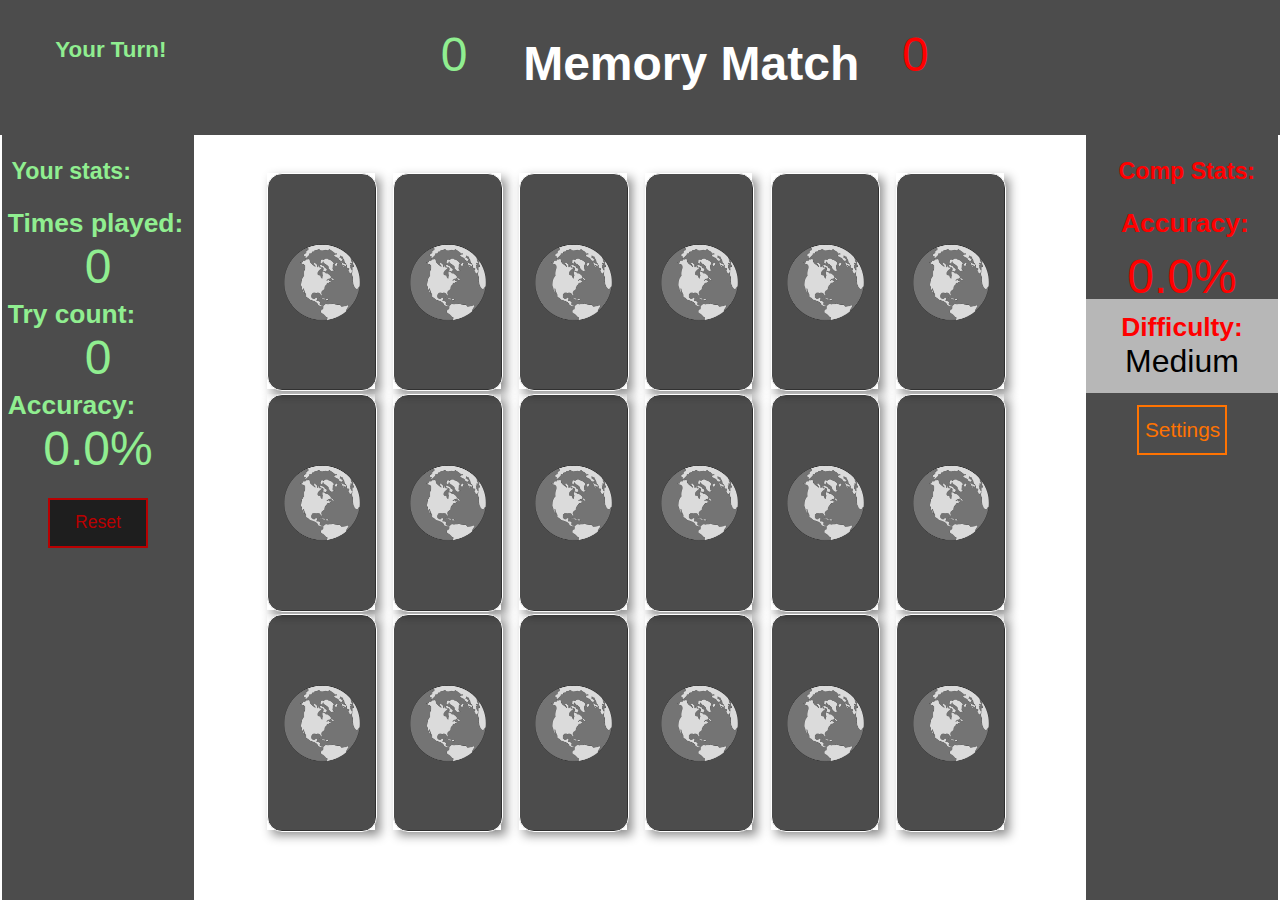
==== commit 12d86ac0: "merging in updated files since I had accidently edited them in the wrong place" ====
--- a/index.html
+++ b/index.html
@@ -8,135 +8,128 @@
     <base target="_blank">
 </head>
 <body onload='initializeApp()'>
-    <header>
-        <h2 class="turn">Your Turn!</h2>
-        <div class="userPoints">0</div>
-        <h1>Memory Match</h1>
-        <div class="compPoints">0</div>
-    </header>
-    <section class="leftBar">
-        <div class="wrapper">
-            <h3>Your stats:</h3>
-            <h4>Times played:</h4>
-            <div class="timesPlayed">0</div>
-            <h4>Try count:</h4>
-            <div class="tryCount">0</div>
-            <h4>Accuracy:</h4>
-            <div class="accuracy">0.0%</div>
-            <button class="reset leftColumn">Reset</button>
+<header>
+    <h2 class="turn">Your Turn!</h2>
+    <div class="userPoints">0</div>
+    <h1>Memory Match</h1>
+    <div class="compPoints">0</div>
+</header>
+<section class="leftBar">
+    <div class="wrapper">
+        <h3>Your stats:</h3>
+        <h4>Times played:</h4>
+        <div class="timesPlayed">0</div>
+        <h4>Try count:</h4>
+        <div class="tryCount">0</div>
+        <h4>Accuracy:</h4>
+        <div class="accuracy">0.0%</div>
+        <button class="reset leftColumn">Reset</button>
 
-        </div>
-    </section>
+    </div>
+</section>
 
 
-    <div class="cardContainer">
-        <div class="row row1">
-            <div class="card">
-                <div class="front"></div>
-                <div class="back"><img src="./images/worldSymbol.png"></div>
-            </div>
-            <div class="card">
-                <div class="front"></div>
-                <div class="back"><img src="./images/worldSymbol.png"></div>
-            </div>
-            <div class="card">
-                <div class="front"></div>
-                <div class="back"><img src="./images/worldSymbol.png"></div>
-            </div>
-            <div class="card">
-                <div class="front"></div>
-                <div class="back"><img src="./images/worldSymbol.png"></div>
-            </div>
-            <div class="card">
-                <div class="front"></div>
-                <div class="back"><img src="./images/worldSymbol.png"></div>
-            </div>
-            <div class="card">
-                <div class="front"></div>
-                <div class="back"><img src="./images/worldSymbol.png"></div>
-            </div>
+<div class="cardContainer">
+    <div class="row row1">
+        <div class="card">
+            <div class="front"></div>
+            <div class="back"><img src="./images/worldSymbol.png"></div>
         </div>
-        <div class="row row2">
-            <div class="card">
-                <div class="front"></div>
-                <div class="back"><img src="./images/worldSymbol.png"></div>
-            </div>
-            <div class="card">
-                <div class="front"></div>
-                <div class="back"><img src="./images/worldSymbol.png"></div>
-            </div>
-            <div class="card">
-                <div class="front"></div>
-                <div class="back"><img src="./images/worldSymbol.png"></div>
-            </div>
-            <div class="card">
-                <div class="front"></div>
-                <div class="back"><img src="./images/worldSymbol.png"></div>
-            </div>
-            <div class="card">
-                <div class="front"></div>
-                <div class="back"><img src="./images/worldSymbol.png"></div>
-            </div>
-            <div class="card">
-                <div class="front"></div>
-                <div class="back"><img src="./images/worldSymbol.png"></div>
-            </div>
+        <div class="card">
+            <div class="front"></div>
+            <div class="back"><img src="./images/worldSymbol.png"></div>
         </div>
-        <div class="row row3">
-            <div class="card">
-                <div class="front"></div>
-                <div class="back"><img src="./images/worldSymbol.png"></div>
-            </div>
-            <div class="card">
-                <div class="front"></div>
-                <div class="back"><img src="./images/worldSymbol.png"></div>
-            </div>
-            <div class="card">
-                <div class="front"></div>
-                <div class="back"><img src="./images/worldSymbol.png"></div>
-            </div>
-            <div class="card">
-                <div class="front"></div>
-                <div class="back"><img src="./images/worldSymbol.png"></div>
-            </div>
-            <div class="card">
-                <div class="front"></div>
-                <div class="back"><img src="./images/worldSymbol.png"></div>
-            </div>
-            <div class="card">
-                <div class="front"></div>
-                <div class="back"><img src="./images/worldSymbol.png"></div>
-            </div>
+        <div class="card">
+            <div class="front"></div>
+            <div class="back"><img src="./images/worldSymbol.png"></div>
         </div>
-
+        <div class="card">
+            <div class="front"></div>
+            <div class="back"><img src="./images/worldSymbol.png"></div>
+        </div>
+        <div class="card">
+            <div class="front"></div>
+            <div class="back"><img src="./images/worldSymbol.png"></div>
+        </div>
+        <div class="card">
+            <div class="front"></div>
+            <div class="back"><img src="./images/worldSymbol.png"></div>
+        </div>
+    </div>
+    <div class="row row2">
+        <div class="card">
+            <div class="front"></div>
+            <div class="back"><img src="./images/worldSymbol.png"></div>
+        </div>
+        <div class="card">
+            <div class="front"></div>
+            <div class="back"><img src="./images/worldSymbol.png"></div>
+        </div>
+        <div class="card">
+            <div class="front"></div>
+            <div class="back"><img src="./images/worldSymbol.png"></div>
+        </div>
+        <div class="card">
+            <div class="front"></div>
+            <div class="back"><img src="./images/worldSymbol.png"></div>
+        </div>
+        <div class="card">
+            <div class="front"></div>
+            <div class="back"><img src="./images/worldSymbol.png"></div>
+        </div>
+        <div class="card">
+            <div class="front"></div>
+            <div class="back"><img src="./images/worldSymbol.png"></div>
+        </div>
+    </div>
+    <div class="row row3">
+        <div class="card">
+            <div class="front"></div>
+            <div class="back"><img src="./images/worldSymbol.png"></div>
+        </div>
+        <div class="card">
+            <div class="front"></div>
+            <div class="back"><img src="./images/worldSymbol.png"></div>
+        </div>
+        <div class="card">
+            <div class="front"></div>
+            <div class="back"><img src="./images/worldSymbol.png"></div>
+        </div>
+        <div class="card">
+            <div class="front"></div>
+            <div class="back"><img src="./images/worldSymbol.png"></div>
+        </div>
+        <div class="card">
+            <div class="front"></div>
+            <div class="back"><img src="./images/worldSymbol.png"></div>
+        </div>
+        <div class="card">
+            <div class="front"></div>
+            <div class="back"><img src="./images/worldSymbol.png"></div>
+        </div>
     </div>
 
-
-    <section class="rightBar">
-        <div class="wrapper">
-            <h3>Comp Stats:</h3>
-            <h4>Accuracy:</h4>
-            <div class="compAccuracy">0.0%</div>
-            <h4 class="diffDiv">Difficulty:</h4>
-            <div class="difficulty">Medium</div>
-            <button class="settings" id="settingsBtn">Settings</button>
-
-            <!--<h3 class="info" onclick="window.open('about_page/index.html')"><button>Info</button></h3>-->
-
-        </div>
-    </section>
-</body>
-<!--//////////////////////////////////////modal//////////////////////////////////////-->
+</div>
 
 
+<section class="rightBar">
+    <div class="wrapper">
+        <h3>Comp Stats:</h3>
+        <h4>Accuracy:</h4>
+        <div class="compAccuracy">0.0%</div>
+        <h4 class="diffDiv">Difficulty:</h4>
+        <div class="difficulty">Medium</div>
+        <button class="settings" id="settingsBtn">Settings</button>
+    </div>
+</section>
+
+<!--//////////////////////////////////////modal//////////////////////////////////////-->
 <div class="modal">
-
-
     <div class="modal-content">
         <span class="close">&times;</span>
         <div class="modal-body"></div>
         <div class="modal-footer"></div>
     </div>
-
 </div>
+</body>
 </html>--- a/style.css
+++ b/style.css
@@ -30,7 +30,7 @@
     top: 2vh;
     right: 87%;
     color: lightGreen;
-    font-size: 1.5rem;
+    font-size: 1.4rem;
 }
 header .userPoints {
     display: inline-block;
@@ -88,8 +88,10 @@
     box-shadow: 5px 5px 10px #888888;
     position: relative;
     vertical-align: top;
+    transform-style: preserve-3d;
     -webkit-transform-style: preserve-3d;
     cursor: pointer;
+    overflow: visible;
 }
 .card .back {
     background-color: rgba(0,0,0,.7);
@@ -98,20 +100,21 @@
 .card .front {
     background-color: rgba(255,255,255,.7);
     transform: rotateY(180deg);
-
+    -webkit-transform:rotateY(180deg);
 }
 .front, .back {
     color: white;
     position: absolute;
     backface-visibility: hidden;
+    -webkit-backface-visibility: hidden;
     border: solid 1px white;
     border-radius: 15px;
     width: 100%;
     height: 100%;
 }
 .card .foundCard {
-background-color: rgba(34,139,34, .7);
-transition: 1s;
+    background-color: rgba(34,139,34, .7);
+    transition: 1s;
 }
 .card .compFoundCard {
     background-color: rgba(255,0,0, .7);
@@ -121,6 +124,7 @@
 
 .backFlip {
     transform: rotateY(180deg);
+    -webkit-transform:rotateY(180deg);
     transition: 1s;
 }
 
@@ -145,7 +149,7 @@
 
 }
 .leftBar .wrapper h3, .rightBar .wrapper h3 {
-    font-size: 220%;
+    font-size: 145%;
     text-align: left;
     margin-left: 5%;
 }
@@ -174,13 +178,13 @@
     text-align: center;
 }
 img {
-     height: 35%;
-     position: relative;
-     top: 50%;
-     transform: translate(0,-50%);
-     pointer-events: none;
-     opacity: .8;
- }
+    height: 35%;
+    position: relative;
+    top: 50%;
+    transform: translate(0,-50%);
+    pointer-events: none;
+    opacity: .8;
+}
 .leftBar .wrapper .accuracy {
     margin: 0;
     text-align: center;
@@ -384,4 +388,4 @@
 }
 button:focus {
     outline-color: initial;
-}+}
